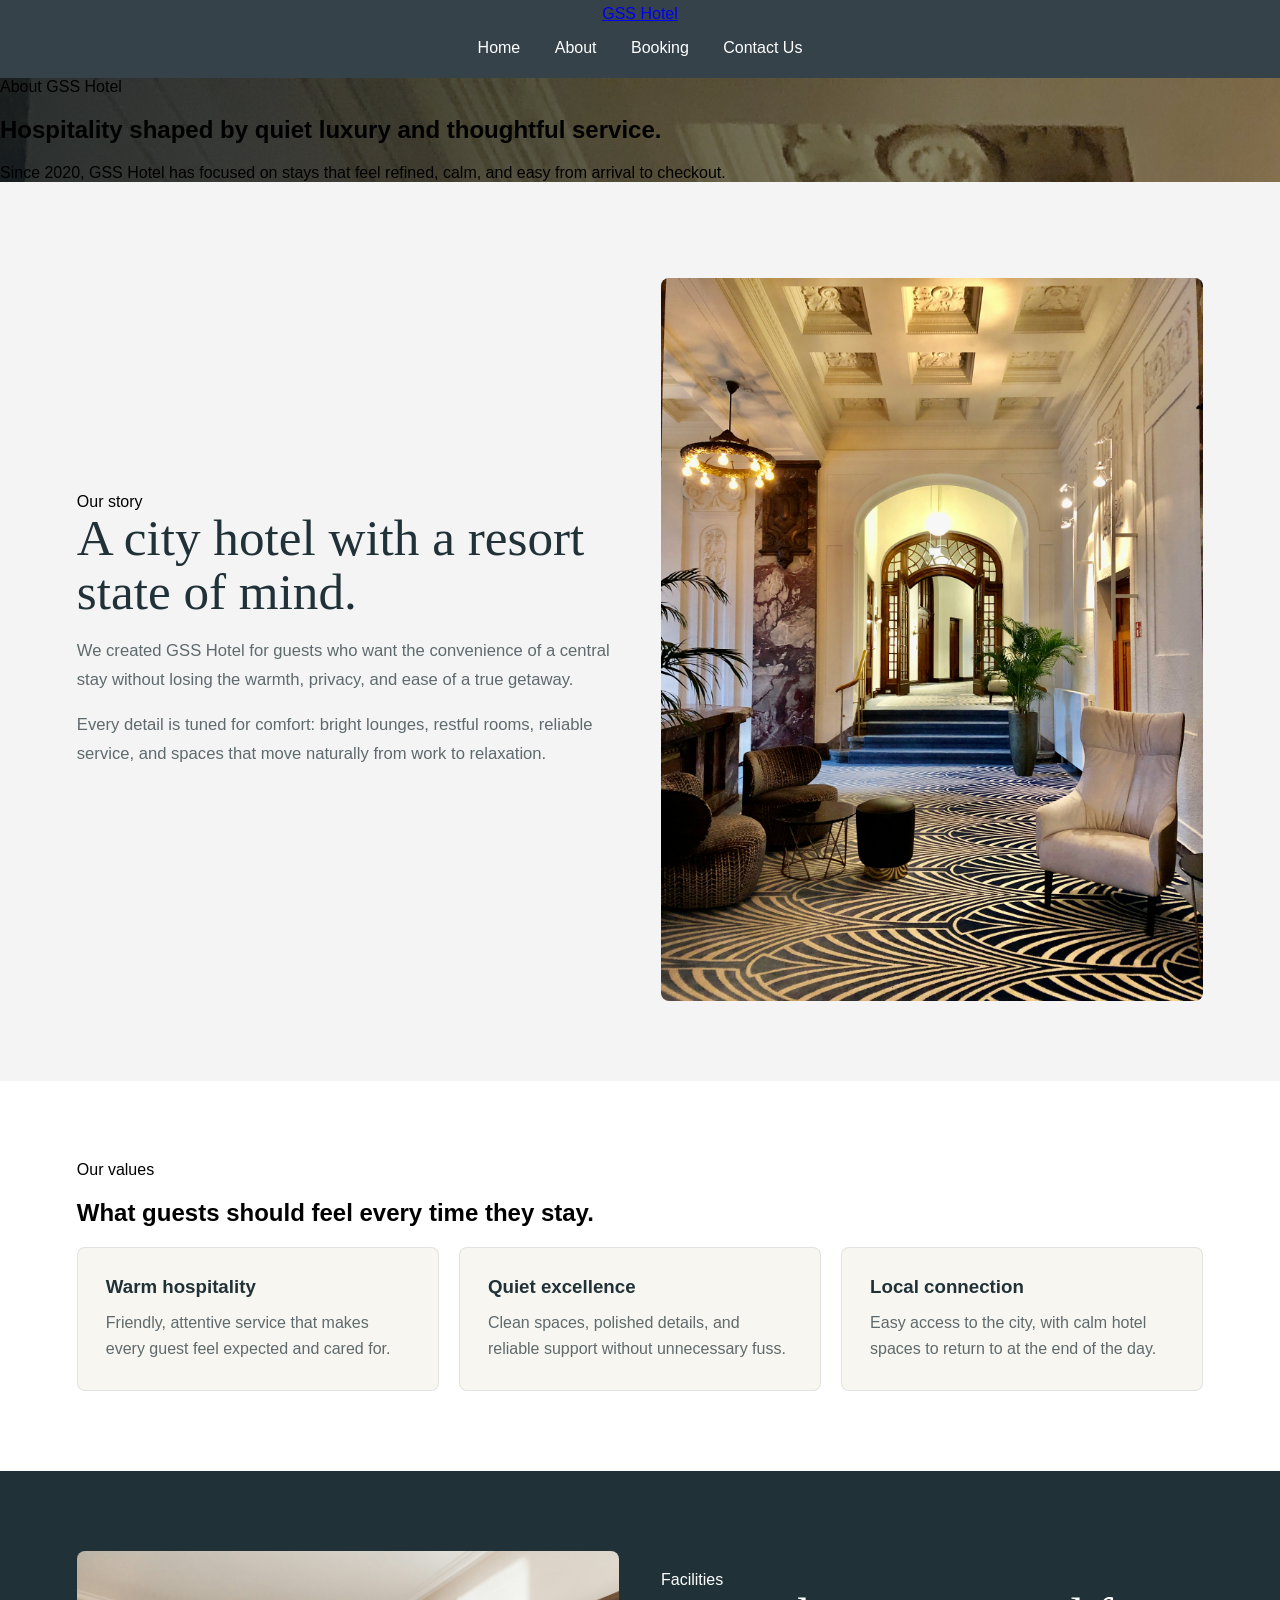
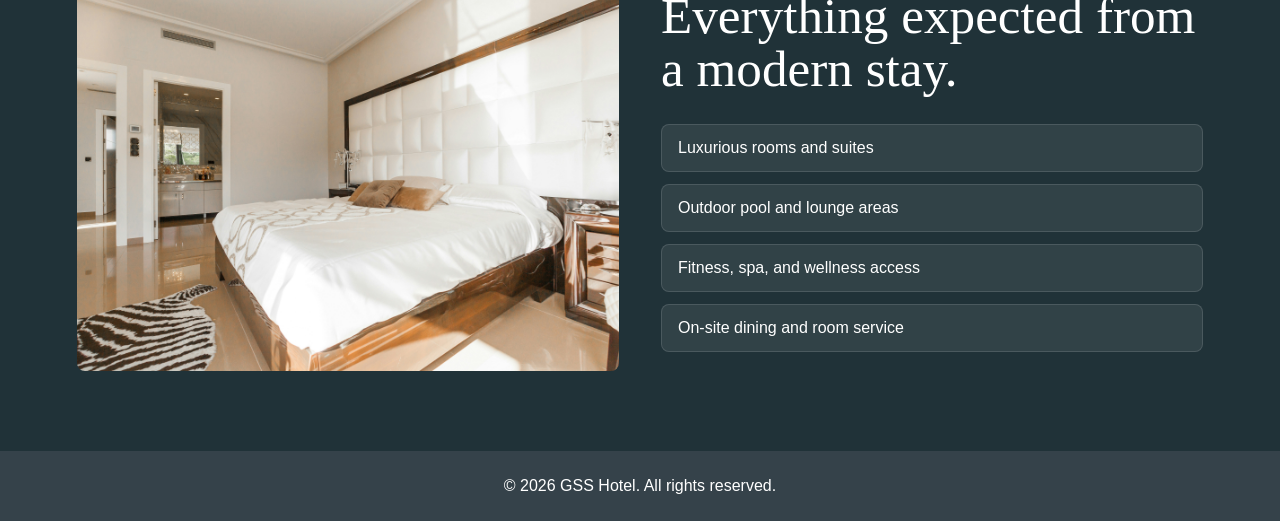
==== templates/about.html @ 3cd5465f "refactor : making about page a html file" ====
<!DOCTYPE html>
<html lang="en">
<head>
    <meta charset="UTF-8">
    <meta name="viewport" content="width=device-width, initial-scale=1.0">
    <title>About GSS Hotel</title>
    <link rel="preload" as="image" href="../static/images/jennifer-latuperisa-andresen-Cj7a21nHLyo-unsplash.jpg" fetchpriority="high">
    <link rel="stylesheet" href="../static/css/style.css">
    <link rel="stylesheet" href="../static/css/about.css">
</head>
<body class="site-page about-page">
    <header class="site-header">
        <a class="brand" href="../index.php" aria-label="GSS Hotel home">
            <span class="brand-mark">GSS</span>
            <span class="brand-copy">Hotel</span>
        </a>
        <nav class="site-nav" aria-label="Primary navigation">
            <ul>
                <li><a href="../index.php">Home</a></li>
                <li><a href="about.html" class="active">About</a></li>
                <li><a href="../index.php?page=booking">Booking</a></li>
                <li><a href="../index.php?page=contact">Contact Us</a></li>
            </ul>
        </nav>
    </header>

    <main>
        <section class="page-hero about-hero">
            <div class="page-hero-content">
                <span class="section-kicker">About GSS Hotel</span>
                <h1>Hospitality shaped by quiet luxury and thoughtful service.</h1>
                <p>Since 2020, GSS Hotel has focused on stays that feel refined, calm, and easy from arrival to checkout.</p>
            </div>
        </section>

        <section class="split-section">
            <div class="split-copy">
                <span class="section-kicker">Our story</span>
                <h2>A city hotel with a resort state of mind.</h2>
                <p>We created GSS Hotel for guests who want the convenience of a central stay without losing the warmth, privacy, and ease of a true getaway.</p>
                <p>Every detail is tuned for comfort: bright lounges, restful rooms, reliable service, and spaces that move naturally from work to relaxation.</p>
            </div>
            <img src="../static/images/jennifer-latuperisa-andresen-Cj7a21nHLyo-unsplash.jpg" alt="Elegant hotel lounge with classic details" loading="lazy" decoding="async">
        </section>

        <section class="values-section">
            <div class="section-heading">
                <span class="section-kicker">Our values</span>
                <h2>What guests should feel every time they stay.</h2>
            </div>
            <div class="value-grid">
                <article>
                    <h3>Warm hospitality</h3>
                    <p>Friendly, attentive service that makes every guest feel expected and cared for.</p>
                </article>
                <article>
                    <h3>Quiet excellence</h3>
                    <p>Clean spaces, polished details, and reliable support without unnecessary fuss.</p>
                </article>
                <article>
                    <h3>Local connection</h3>
                    <p>Easy access to the city, with calm hotel spaces to return to at the end of the day.</p>
                </article>
            </div>
        </section>

        <section class="image-feature-section">
            <img src="../static/images/frames-for-your-heart-FqqiAvJejto-unsplash.jpg" alt="Luxury hotel suite with bright natural light" loading="lazy" decoding="async">
            <div>
                <span class="section-kicker">Facilities</span>
                <h2>Everything expected from a modern stay.</h2>
                <ul class="feature-list">
                    <li>Luxurious rooms and suites</li>
                    <li>Outdoor pool and lounge areas</li>
                    <li>Fitness, spa, and wellness access</li>
                    <li>On-site dining and room service</li>
                </ul>
            </div>
        </section>
    </main>

    <footer>
        <p>&copy; 2026 GSS Hotel. All rights reserved.</p>
    </footer>
</body>
</html>
---- static/css/style.css ----
/* General Styles */
body {
    font-family: Arial, sans-serif;
    margin: 0;
    padding: 0;
    background-color: #f4f4f4;
}

header {
    background: #35424a;
    color: #ffffff;
    padding: 5px 0;
    text-align: center;
}

nav ul {
    list-style: none;
    padding: 0;
}

nav ul li {
    display: inline;
    margin: 0 15px;
}

nav ul li a {
    color: #ffffff;
    text-decoration: none;
}

footer {
    text-align: center;
    padding: 10px 0;
    background: #35424a;
    color: #ffffff;
    position: relative;
    bottom: 0;
    width: 100%;
}

/* Home Page Styles */

/* Hero Section */
.hero {
    background-image: url('../images/hero.jpg'); /* Add a hero image */
    background-size: cover;
    background-position: center;
    color: #ffffff;
    text-align: center;
    padding: 100px 20px;
}

.hero h2 {
    font-size: 2.5em;
    margin-bottom: 10px;
}

.hero p {
    font-size: 1.2em;
    margin-bottom: 20px;
}

.cta-button {
    background: #35424a;
    color: #ffffff;
    padding: 15px 30px;
    text-decoration: none;
    border-radius: 5px;
}

.cta-button:hover {
    background: #2c3e50;
}

/* Featured Rooms Section */
.featured-rooms {
    padding: 40px 20px;
    background: #f9f9f9;
    text-align: center;
}

.featured-rooms h2 {
    margin-bottom: 20px;
}

.room {
    display: inline-block;
    width: 30%;
    margin: 10px;
    background: #ffffff;
    border-radius: 5px;
    box-shadow: 0 0 10px rgba(0, 0, 0, 0.1);
    overflow: hidden;
}

.room img {
    width: 100%;
    height: auto;
}

.room h3 {
    margin: 10px 0;
}

.room p {
    padding: 0 10px;
}

/* Amenities Section */
.amenities {
    padding: 40px 20px;
    background: #ffffff;
    text-align: center;
}

.amenities h2 {
    margin-bottom: 20px;
}

.amenities ul {
    list-style: none;
    padding: 0;
}

.amenities li {
    margin: 10px 0;
}

/* Testimonials Section */
.testimonials {
    padding: 40px 20px;
    background: #f9f9f9;
    text-align: center;
}

.testimonials h2 {
    margin-bottom: 20px;
}

blockquote {
    font-style: italic;
    margin: 20px 0;
}

cite {
    display: block;
    margin-top: 10px;
    font-weight: bold;
}

/* About Page Styles */

/* Our Story Section */
.our-story {
    padding: 40px 20px;
    background: #f9f9f9;
    text-align: center;
}

.our-story h2 {
    margin-bottom: 20px;
}

/* Our Values Section */
.our-values {
    padding: 40px 20px;
    background: #ffffff;
    text-align: center;
}

.our-values h2 {
    margin-bottom: 20px;
}

.our-values ul {
    list-style: none;
    padding: 0;
}

.our-values li {
    margin: 10px 0;
}

/* Meet Our Team Section */
.meet-our-team {
    padding: 40px 20px;
    background: #f9f9f9;
    text-align: center;
}

.meet-our-team h2 {
    margin-bottom: 20px;
}

.team-member {
    display: inline-block;
    width: 30%;
    margin: 10px;
    background: #ffffff;
    border-radius: 5px;
    box-shadow: 0 0 10px rgba(0, 0, 0, 0.1);
    overflow: hidden;
}

.team-member img {
    width: 100%;
    height: auto;
}

.team-member h3 {
    margin: 10px 0;
}

/* Our Facilities Section */
.our-facilities {
    padding: 40px  20px;
    background: #ffffff;
    text-align: center;
}

.our-facilities h2 {
    margin-bottom: 20px;
}

.our-facilities ul {
    list-style: none;
    padding: 0;
}

.our-facilities li {
    margin: 10px 0;
}
/* Booking Page Styles */

/* Booking Form Section */
.booking-form {
    padding: 40px 20px;
    background: #ffffff;
    text-align: center;
    border-radius: 8px; /* Rounded corners for the form */
    box-shadow: 0 0 15px rgba(0, 0, 0, 0.1); /* Subtle shadow for depth */
    max-width: 600px; /* Limit the width of the form */
    margin: 20px auto; /* Center the form on the page */
}

.booking-form h2 {
    margin-bottom: 20px;
    font-size: 2em; /* Larger font size for the heading */
    color: #35424a; /* Darker color for the heading */
}

.form-group {
    margin: 15px 0; /* Space between form groups */
    text-align: left; /* Align labels and inputs to the left */
}

label {
    display: block;
    margin-bottom: 5px;
    font-weight: bold; /* Bold labels for better readability */
}

input[type="date"],
input[type="text"],
input[type="email"],
input[type="tel"],
input[type="number"],
select {
    width: 100%;
    padding: 12px; /* Increased padding for better touch targets */
    border: 1px solid #ccc;
    border-radius: 5px;
    box-sizing: border-box; /* Include padding in width calculation */
    margin-bottom: 15px; /* Space below each input */
}

button.cta-button {
    background: #35424a;
    color: #ffffff;
    padding: 15px 30px;
    border: none;
    border-radius: 5px;
    cursor: pointer;
    font-size: 1.1em; /* Slightly larger font size for the button */
    transition: background 0.3s; /* Smooth transition for hover effect */
}

button.cta-button:hover {
    background: #2c3e50;
}
/* Contact Page Styles */

/* Contact Info Section */
.contact-info {
    padding: 40px 20px;
    background: #f9f9f9;
    text-align: center;
    border-radius: 8px; /* Rounded corners for the section */
    margin: 20px auto; /* Center the section */
    max-width: 600px; /* Limit the width of the section */
}

/* Contact Form Section */
.contact-form {
    padding: 40px 20px;
    background: #ffffff;
    text-align: center;
    border-radius: 8px; /* Rounded corners for the form */
    box-shadow: 0 0 15px rgba(0, 0, 0, 0.1); /* Subtle shadow for depth */
    max-width: 600px; /* Limit the width of the form */
    margin: 20px auto; /* Center the form on the page */
}

.contact-form h2 {
    margin-bottom: 20px;
}

.form-group {
    margin: 15px 0; /* Space between form groups */
    text-align: left; /* Align labels and inputs to the left */
}

label {
    display: block;
    margin-bottom: 5px;
    font-weight: bold; /* Bold labels for better readability */
}

input[type="text"],
input[type="email"],
textarea {
    width: 100%;
    padding: 12px; /* Increased padding for better touch targets */
    border: 1px solid #ccc;
    border-radius: 5px;
    box-sizing: border-box; /* Include padding in width calculation */
    margin-bottom: 15px; /* Space below each input */
 transition: border-color 0.3s; /* Smooth transition for border color */
}

input[type="text"]:focus,
input[type="email"]:focus,
textarea:focus {
    border-color: #35424a; /* Change border color on focus */
    outline: none; /* Remove default outline */
}

.cta-button {
    background: #35424a; /* Button background color */
    color: #ffffff; /* Button text color */
    padding: 12px 20px; /* Button padding */
    border: none; /* Remove default border */
    border-radius: 5px; /* Rounded corners for the button */
    cursor: pointer; /* Pointer cursor on hover */
    transition: background 0.3s; /* Smooth transition for background color */
}

.cta-button:hover {
    background: #2c3e50; /* Darker background on hover */
}
---- static/css/about.css ----
.about-hero {
    background-image: linear-gradient(90deg, rgba(20, 31, 35, 0.86), rgba(20, 31, 35, 0.38)), url("../images/jennifer-latuperisa-andresen-Cj7a21nHLyo-unsplash.jpg");
}

.split-section,
.values-section,
.image-feature-section {
    padding: 80px 6vw;
}

.split-section,
.image-feature-section {
    display: grid;
    grid-template-columns: minmax(0, 1fr) minmax(0, 1fr);
    gap: 42px;
    align-items: center;
}

.split-copy h2,
.image-feature-section h2 {
    margin: 0;
    color: #203238;
    font-family: Georgia, "Times New Roman", serif;
    font-size: clamp(2rem, 4vw, 4rem);
    font-weight: 500;
    line-height: 1.05;
}

.split-copy p,
.image-feature-section p {
    color: #5e6a6d;
    font-size: 1.04rem;
    line-height: 1.75;
}

.split-section img,
.image-feature-section img {
    width: 100%;
    height: 100%;
    min-height: 420px;
    object-fit: cover;
    border-radius: 8px;
}

.values-section {
    background: #ffffff;
}

.value-grid {
    display: grid;
    grid-template-columns: repeat(3, minmax(0, 1fr));
    gap: 20px;
}

.value-grid article {
    padding: 28px;
    background: #f8f6f1;
    border: 1px solid rgba(32, 50, 56, 0.1);
    border-radius: 8px;
}

.value-grid h3 {
    margin: 0;
    color: #203238;
}

.value-grid p {
    margin: 12px 0 0;
    color: #5e6a6d;
    line-height: 1.65;
}

.image-feature-section {
    background: #203238;
    color: #ffffff;
}

.image-feature-section h2 {
    color: #ffffff;
}

.feature-list {
    display: grid;
    gap: 12px;
    margin: 28px 0 0;
    padding: 0;
    list-style: none;
}

.feature-list li {
    padding: 14px 16px;
    background: rgba(255, 255, 255, 0.08);
    border: 1px solid rgba(255, 255, 255, 0.12);
    border-radius: 8px;
}

@media (max-width: 900px) {
    .split-section,
    .image-feature-section {
        grid-template-columns: 1fr;
    }

    .value-grid {
        grid-template-columns: 1fr;
    }

    .image-feature-section img {
        min-height: 320px;
    }
}

@media (max-width: 560px) {
    .split-section,
    .values-section,
    .image-feature-section {
        padding-left: 20px;
        padding-right: 20px;
    }
}
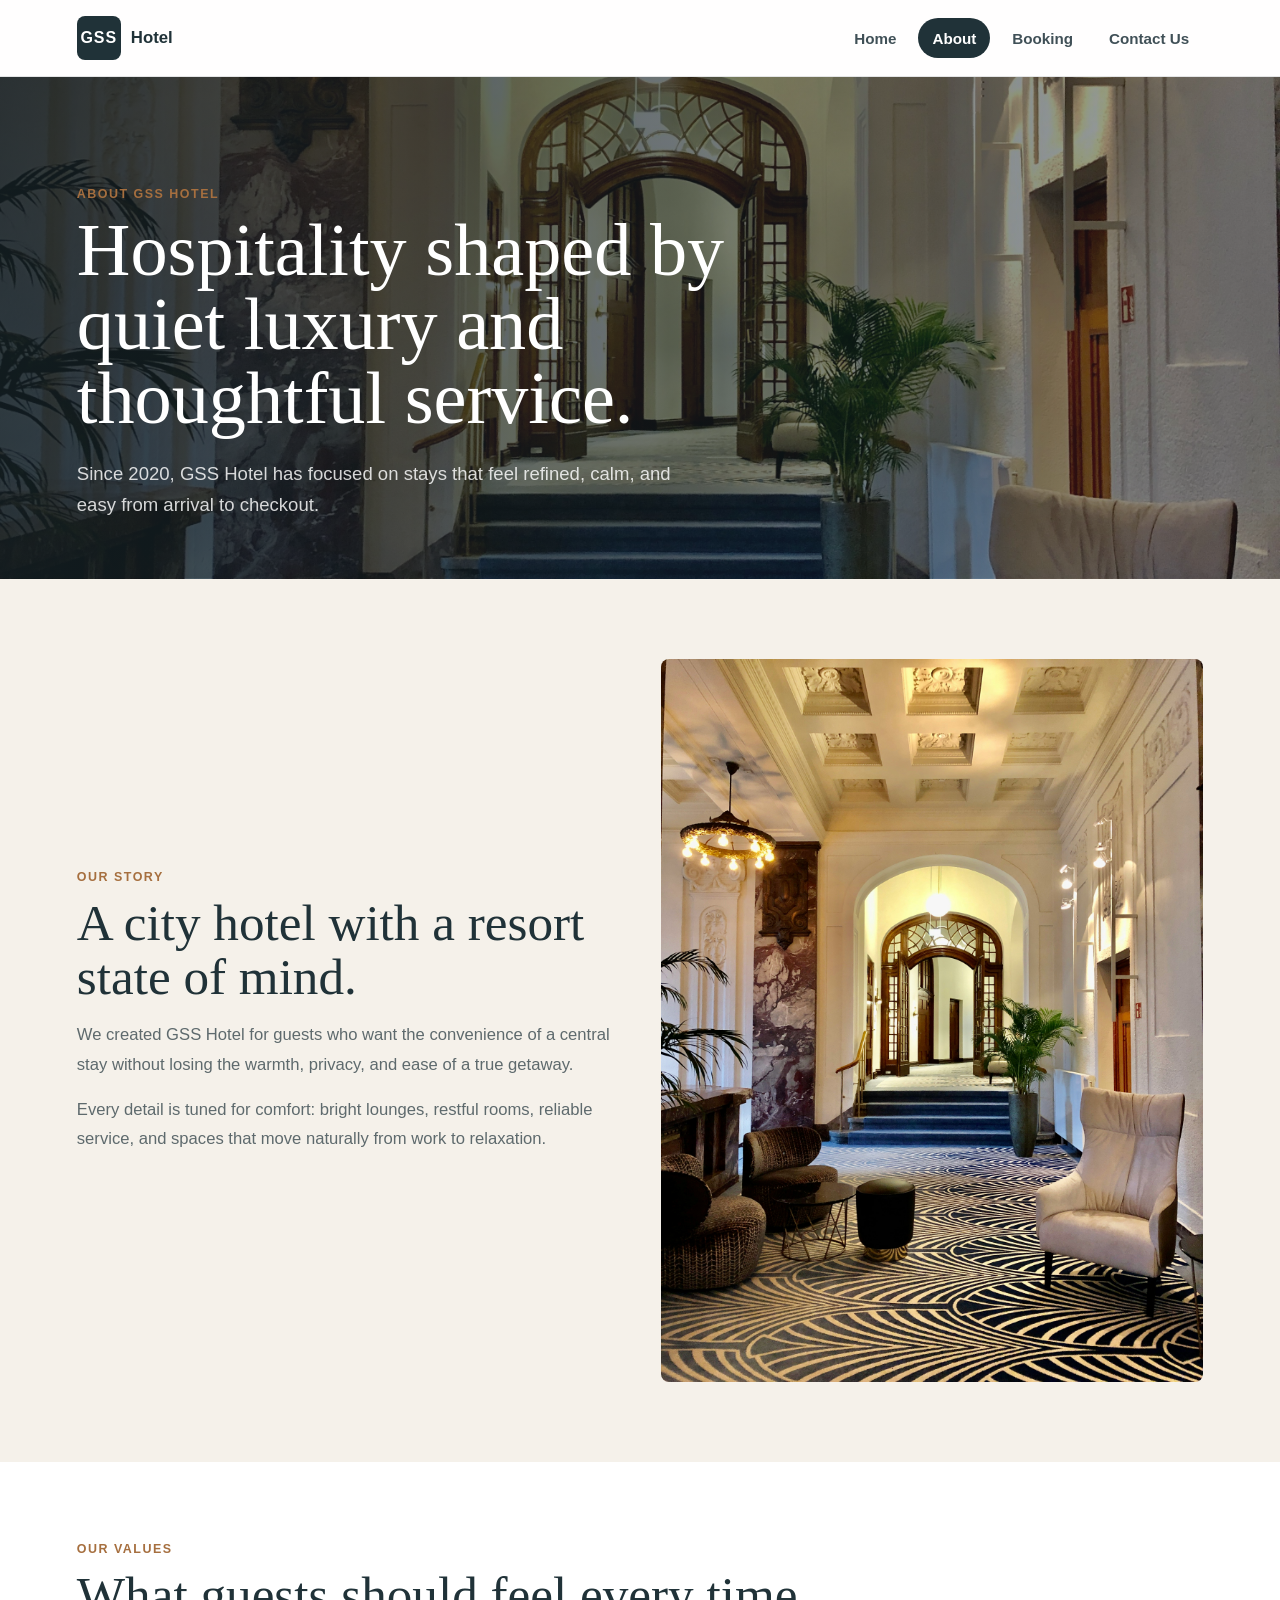
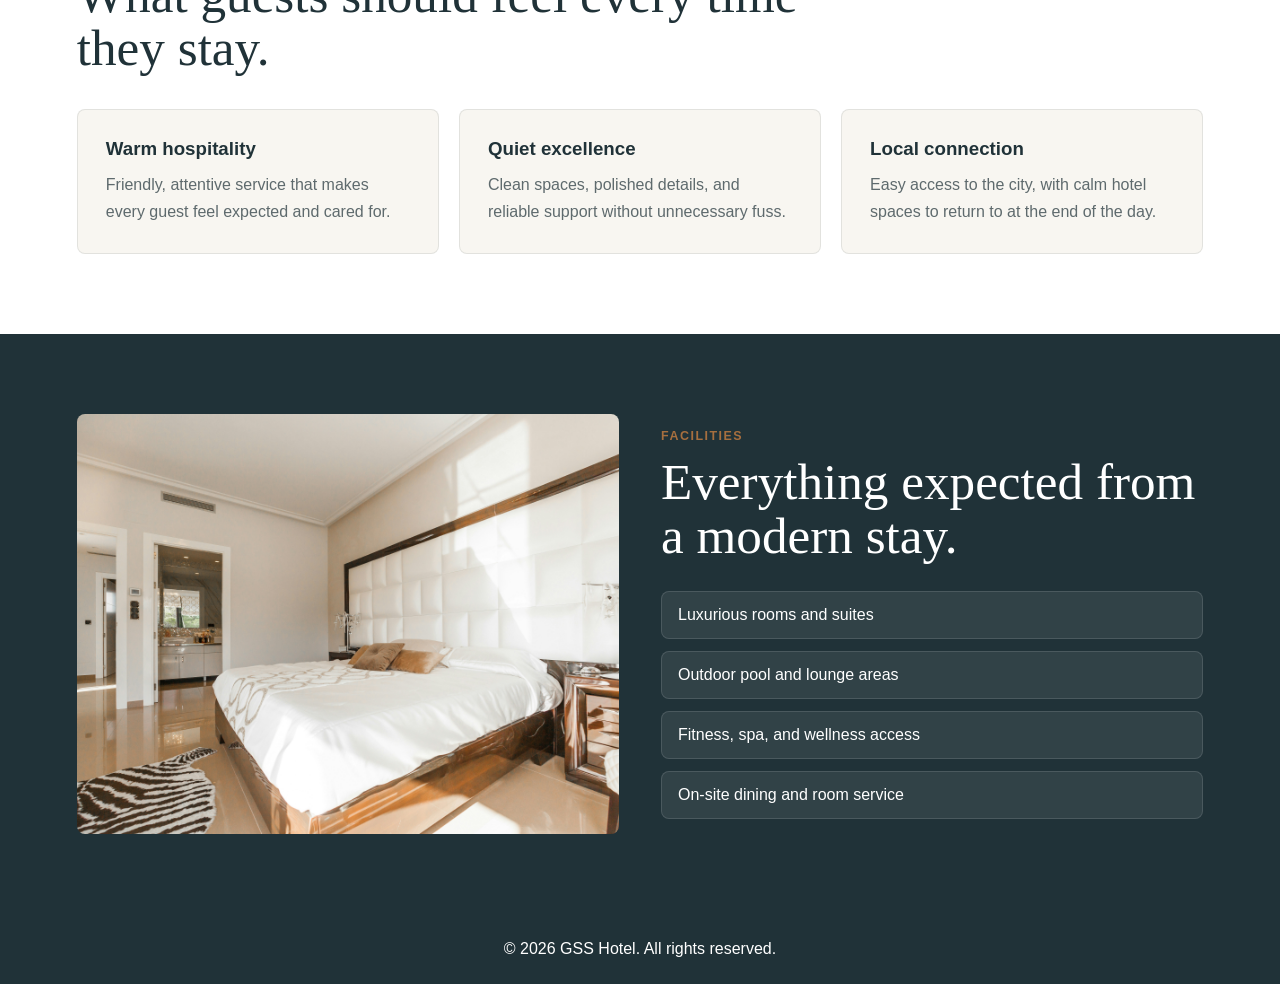
==== commit 368fe206: "Refactor HTML and CSS structure for improved styling and layout consistency" ====
--- a/templates/about.html
+++ b/templates/about.html
@@ -5,21 +5,21 @@
     <meta name="viewport" content="width=device-width, initial-scale=1.0">
     <title>About GSS Hotel</title>
     <link rel="preload" as="image" href="../static/images/jennifer-latuperisa-andresen-Cj7a21nHLyo-unsplash.jpg" fetchpriority="high">
-    <link rel="stylesheet" href="../static/css/style.css">
+    <link rel="stylesheet" href="../static/css/base.css">
     <link rel="stylesheet" href="../static/css/about.css">
 </head>
 <body class="site-page about-page">
     <header class="site-header">
-        <a class="brand" href="../index.php" aria-label="GSS Hotel home">
+        <a class="brand" href="index.html" aria-label="GSS Hotel home">
             <span class="brand-mark">GSS</span>
             <span class="brand-copy">Hotel</span>
         </a>
         <nav class="site-nav" aria-label="Primary navigation">
             <ul>
-                <li><a href="../index.php">Home</a></li>
+                <li><a href="index.html">Home</a></li>
                 <li><a href="about.html" class="active">About</a></li>
-                <li><a href="../index.php?page=booking">Booking</a></li>
-                <li><a href="../index.php?page=contact">Contact Us</a></li>
+                <li><a href="booking.html">Booking</a></li>
+                <li><a href="contact.html">Contact Us</a></li>
             </ul>
         </nav>
     </header>
--- a/static/css/base.css
+++ b/static/css/base.css
@@ -0,0 +1,302 @@
+*,
+*::before,
+*::after {
+    box-sizing: border-box;
+}
+
+body {
+    margin: 0;
+    background: #f5f1ea;
+    color: #203238;
+    font-family: Arial, sans-serif;
+}
+
+img {
+    max-width: 100%;
+}
+
+.site-page {
+    min-height: 100vh;
+}
+
+.site-header {
+    position: sticky;
+    top: 0;
+    z-index: 10;
+    display: flex;
+    align-items: center;
+    justify-content: space-between;
+    gap: 24px;
+    padding: 16px 6vw;
+    background: rgba(255, 255, 255, 0.92);
+    color: #203238;
+    border-bottom: 1px solid rgba(32, 50, 56, 0.12);
+    backdrop-filter: blur(14px);
+}
+
+.brand {
+    display: inline-flex;
+    align-items: center;
+    gap: 10px;
+    color: #203238;
+    font-weight: 700;
+    text-decoration: none;
+}
+
+.brand-mark {
+    display: inline-flex;
+    align-items: center;
+    justify-content: center;
+    width: 44px;
+    height: 44px;
+    background: #203238;
+    color: #ffffff;
+    border-radius: 8px;
+    letter-spacing: 1px;
+}
+
+.brand-copy {
+    font-size: 1.05rem;
+}
+
+.site-nav ul {
+    display: flex;
+    align-items: center;
+    gap: 8px;
+    margin: 0;
+    padding: 0;
+    list-style: none;
+}
+
+.site-nav a {
+    display: inline-flex;
+    align-items: center;
+    min-height: 40px;
+    padding: 0 14px;
+    color: #405057;
+    border-radius: 999px;
+    font-size: 0.95rem;
+    font-weight: 700;
+    text-decoration: none;
+}
+
+.site-nav a:hover,
+.site-nav a.active {
+    background: #203238;
+    color: #ffffff;
+}
+
+.section-kicker {
+    display: block;
+    margin-bottom: 12px;
+    color: #a66f3f;
+    font-size: 0.78rem;
+    font-weight: 800;
+    letter-spacing: 0.12em;
+    text-transform: uppercase;
+}
+
+.section-heading {
+    max-width: 760px;
+    margin-bottom: 34px;
+}
+
+.section-heading h2,
+.modern-form-card h2 {
+    margin: 0;
+    color: #203238;
+    font-family: Georgia, "Times New Roman", serif;
+    font-size: clamp(2rem, 4vw, 4rem);
+    font-weight: 500;
+    line-height: 1.05;
+}
+
+.primary-button,
+.secondary-button {
+    display: inline-flex;
+    align-items: center;
+    justify-content: center;
+    min-height: 48px;
+    padding: 0 22px;
+    border-radius: 8px;
+    font-weight: 800;
+    text-decoration: none;
+    transition: transform 200ms ease, background 200ms ease, color 200ms ease;
+}
+
+.primary-button {
+    background: #f2b66d;
+    color: #1f282b;
+}
+
+.primary-button:hover {
+    background: #ffd098;
+    transform: translateY(-2px);
+}
+
+.secondary-button {
+    color: #ffffff;
+    border: 1px solid rgba(255, 255, 255, 0.48);
+}
+
+.secondary-button:hover {
+    background: rgba(255, 255, 255, 0.12);
+    transform: translateY(-2px);
+}
+
+.dark-button {
+    background: #203238;
+    color: #ffffff;
+    white-space: nowrap;
+}
+
+.dark-button:hover {
+    background: #31484f;
+}
+
+.page-hero {
+    min-height: 470px;
+    display: flex;
+    align-items: end;
+    padding: 110px 6vw 58px;
+    color: #ffffff;
+    background-size: cover;
+    background-position: center;
+}
+
+.page-hero-content {
+    max-width: 760px;
+}
+
+.page-hero h1 {
+    margin: 0;
+    font-family: Georgia, "Times New Roman", serif;
+    font-size: clamp(2.7rem, 5.8vw, 5.6rem);
+    font-weight: 500;
+    line-height: 1;
+}
+
+.page-hero p {
+    max-width: 620px;
+    margin: 22px 0 0;
+    color: rgba(255, 255, 255, 0.82);
+    font-size: 1.16rem;
+    line-height: 1.7;
+}
+
+.modern-form-card {
+    max-width: none;
+    margin: 0;
+    padding: 34px;
+    background: #ffffff;
+    text-align: left;
+    border: 1px solid rgba(32, 50, 56, 0.1);
+    border-radius: 8px;
+    box-shadow: 0 24px 70px rgba(32, 50, 56, 0.12);
+}
+
+.modern-form-card form {
+    margin-top: 24px;
+}
+
+.form-row {
+    display: grid;
+    grid-template-columns: repeat(2, minmax(0, 1fr));
+    gap: 18px;
+}
+
+.form-group {
+    margin: 0 0 18px;
+}
+
+label {
+    display: block;
+    margin-bottom: 5px;
+    color: #203238;
+    font-size: 0.88rem;
+    font-weight: 700;
+}
+
+input,
+select,
+textarea {
+    width: 100%;
+    min-height: 48px;
+    padding: 12px;
+    background: #f8f6f1;
+    border: 1px solid rgba(32, 50, 56, 0.18);
+    border-radius: 5px;
+    color: #203238;
+    font: inherit;
+}
+
+textarea {
+    min-height: 150px;
+    resize: vertical;
+}
+
+input:focus,
+select:focus,
+textarea:focus {
+    border-color: #a66f3f;
+    outline: none;
+}
+
+.form-submit {
+    width: 100%;
+    border: 0;
+    cursor: pointer;
+    font-size: 1rem;
+}
+
+.form-message {
+    padding: 12px;
+    border-radius: 5px;
+    font-weight: 700;
+}
+
+.form-message.success {
+    background: #e6f7ec;
+    color: #176b35;
+}
+
+.form-message.error {
+    background: #fdecea;
+    color: #a4262c;
+}
+
+footer {
+    width: 100%;
+    padding: 10px 0;
+    background: #203238;
+    color: #ffffff;
+    text-align: center;
+}
+
+@media (max-width: 900px) {
+    .site-header {
+        align-items: flex-start;
+        flex-direction: column;
+    }
+
+    .site-nav ul {
+        flex-wrap: wrap;
+    }
+}
+
+@media (max-width: 560px) {
+    .site-header,
+    .page-hero {
+        padding-left: 20px;
+        padding-right: 20px;
+    }
+
+    .form-row {
+        grid-template-columns: 1fr;
+        gap: 0;
+    }
+
+    .modern-form-card {
+        padding: 24px;
+    }
+}
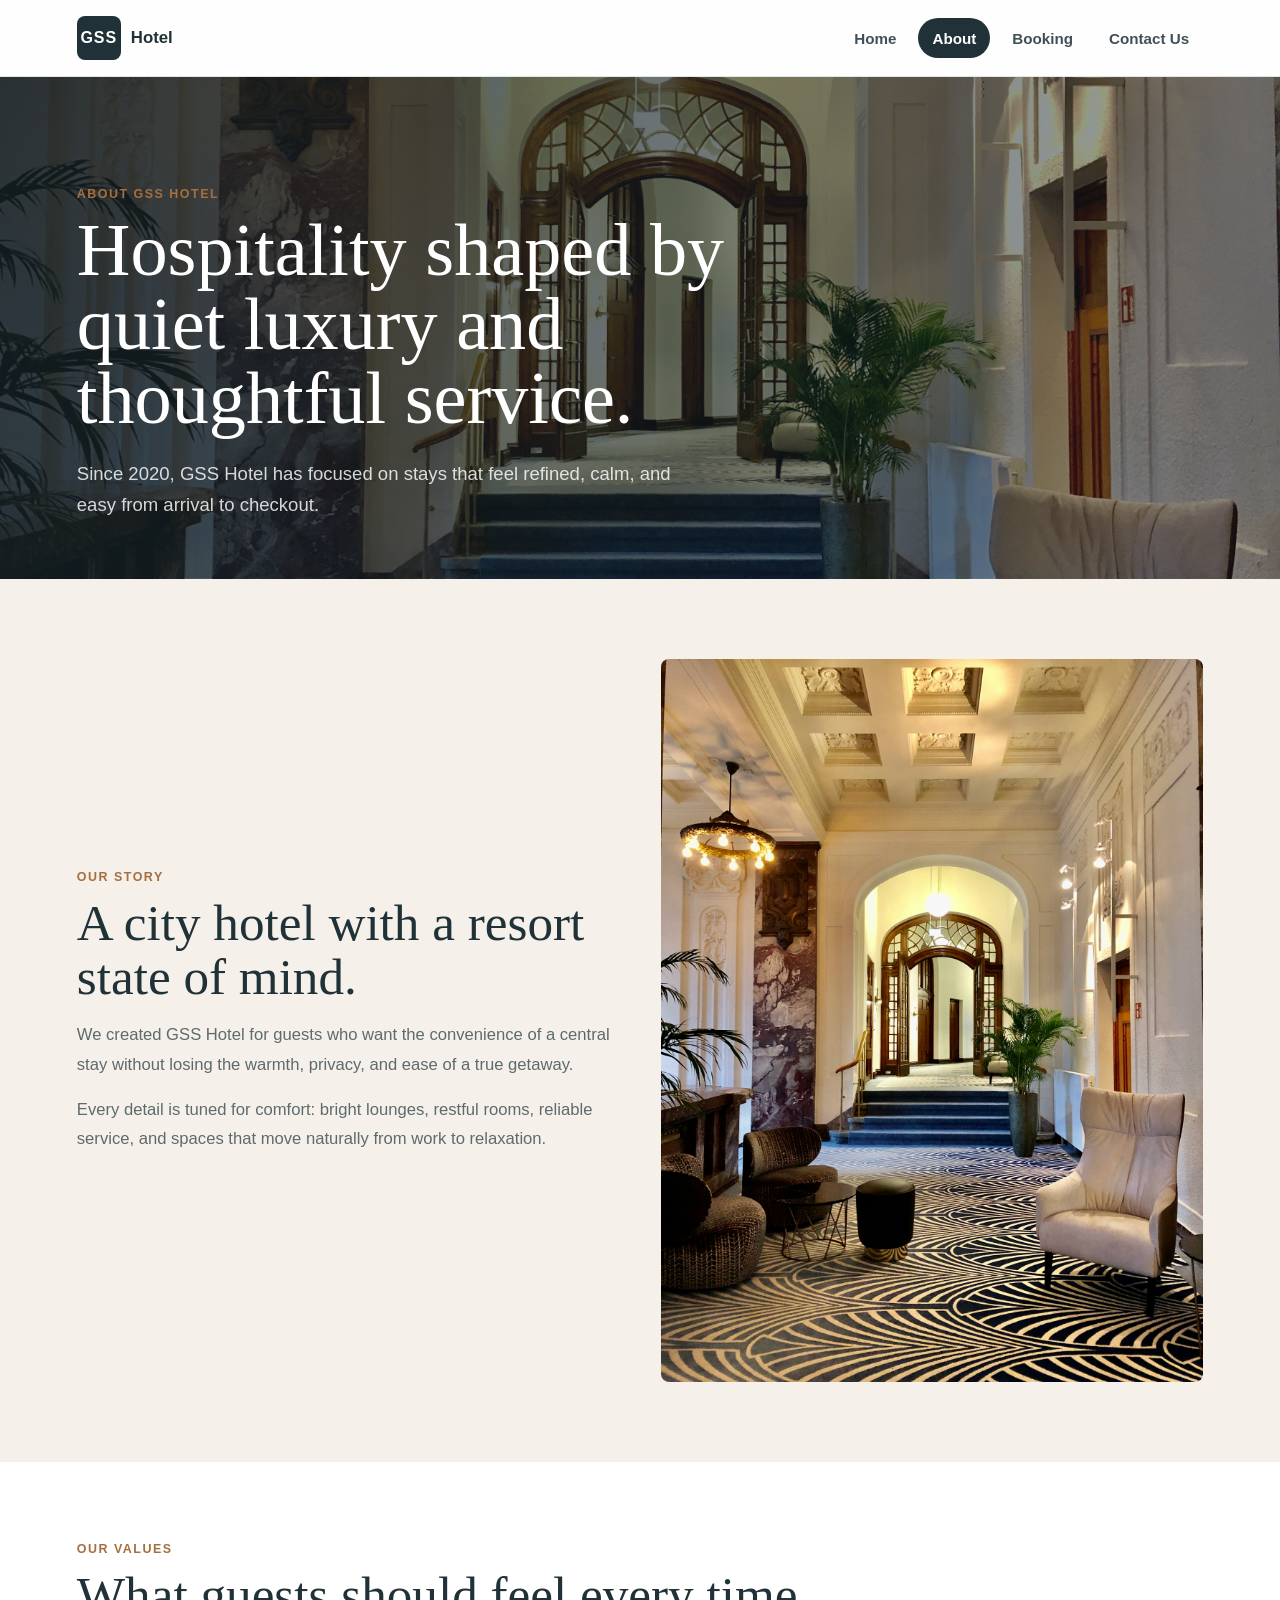
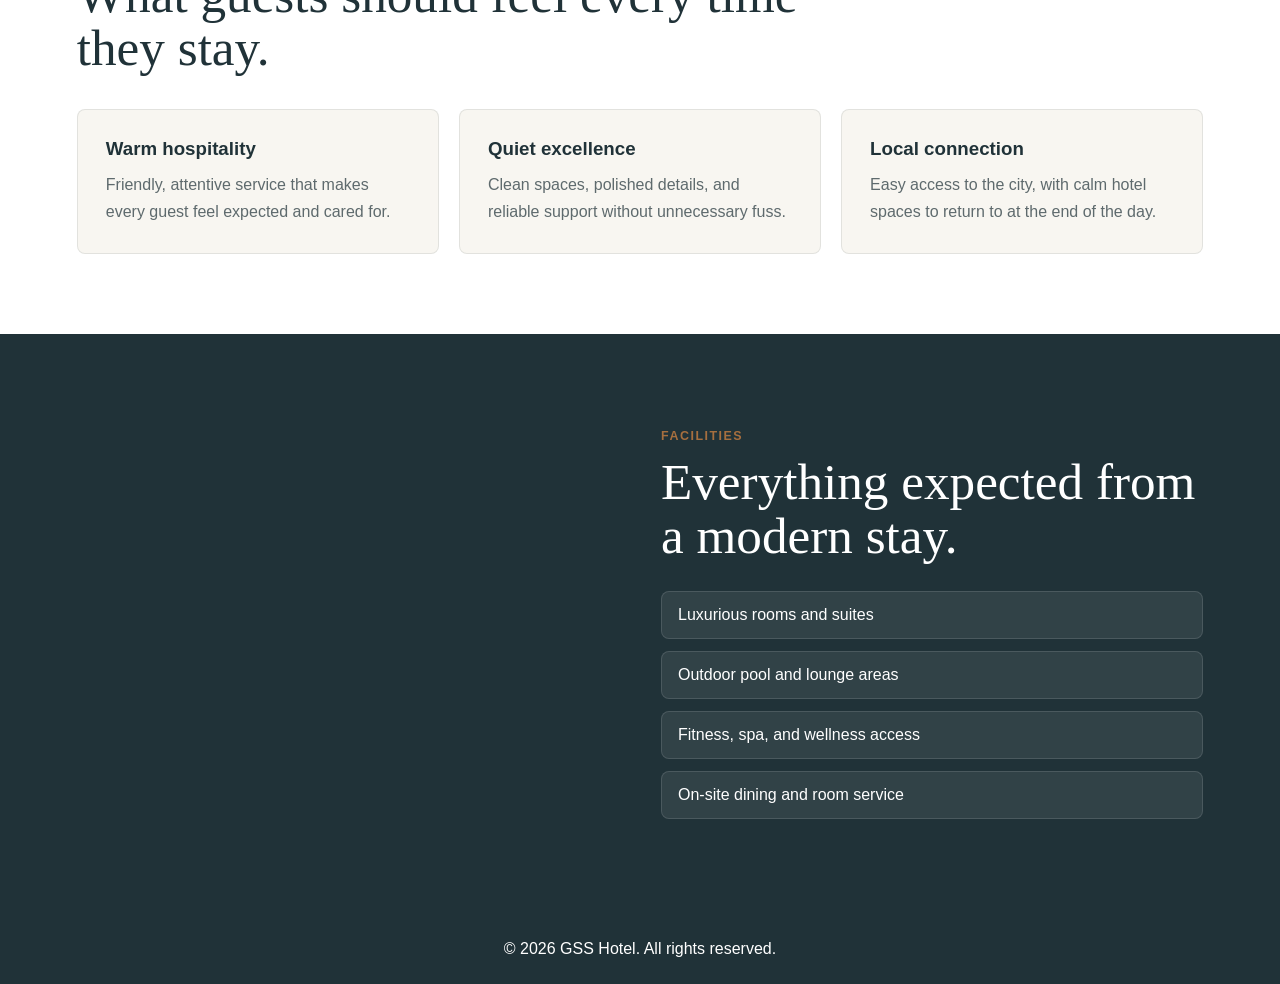
==== commit 676126d9: "Enhance animations and transitions for improved user experience across styles and scripts" ====
--- a/templates/about.html
+++ b/templates/about.html
@@ -82,5 +82,7 @@
     <footer>
         <p>&copy; 2026 GSS Hotel. All rights reserved.</p>
     </footer>
+
+    <script src="../static/js/site.js"></script>
 </body>
 </html>
--- a/static/css/base.css
+++ b/static/css/base.css
@@ -9,6 +9,10 @@
     background: #f5f1ea;
     color: #203238;
     font-family: Arial, sans-serif;
+}
+
+:root {
+    --motion-ease: cubic-bezier(0.2, 0.8, 0.2, 1);
 }
 
 img {
@@ -32,6 +36,10 @@
     color: #203238;
     border-bottom: 1px solid rgba(32, 50, 56, 0.12);
     backdrop-filter: blur(14px);
+}
+
+.motion-ready .site-header {
+    animation: header-drop 620ms var(--motion-ease) both;
 }
 
 .brand {
@@ -78,12 +86,17 @@
     font-size: 0.95rem;
     font-weight: 700;
     text-decoration: none;
+    transition: background 180ms ease, color 180ms ease, transform 180ms ease;
 }
 
 .site-nav a:hover,
 .site-nav a.active {
     background: #203238;
     color: #ffffff;
+}
+
+.site-nav a:hover {
+    transform: translateY(-1px);
 }
 
 .section-kicker {
@@ -121,7 +134,7 @@
     border-radius: 8px;
     font-weight: 800;
     text-decoration: none;
-    transition: transform 200ms ease, background 200ms ease, color 200ms ease;
+    transition: transform 200ms ease, background 200ms ease, color 200ms ease, box-shadow 200ms ease;
 }
 
 .primary-button {
@@ -132,6 +145,7 @@
 .primary-button:hover {
     background: #ffd098;
     transform: translateY(-2px);
+    box-shadow: 0 16px 34px rgba(32, 50, 56, 0.16);
 }
 
 .secondary-button {
@@ -162,6 +176,15 @@
     color: #ffffff;
     background-size: cover;
     background-position: center;
+}
+
+.motion-ready .page-hero {
+    animation: hero-background-settle 1100ms var(--motion-ease) both;
+}
+
+.motion-ready .page-hero-content,
+.motion-ready .home-hero-content {
+    animation: hero-copy-rise 760ms 120ms var(--motion-ease) both;
 }
 
 .page-hero-content {
@@ -195,6 +218,15 @@
     box-shadow: 0 24px 70px rgba(32, 50, 56, 0.12);
 }
 
+.motion-ready .modern-form-card {
+    transition: transform 260ms ease, box-shadow 260ms ease;
+}
+
+.motion-ready .modern-form-card:hover {
+    transform: translateY(-3px);
+    box-shadow: 0 28px 78px rgba(32, 50, 56, 0.16);
+}
+
 .modern-form-card form {
     margin-top: 24px;
 }
@@ -228,6 +260,7 @@
     border-radius: 5px;
     color: #203238;
     font: inherit;
+    transition: border-color 180ms ease, box-shadow 180ms ease, background 180ms ease;
 }
 
 textarea {
@@ -239,7 +272,60 @@
 select:focus,
 textarea:focus {
     border-color: #a66f3f;
+    background: #ffffff;
+    box-shadow: 0 0 0 4px rgba(166, 111, 63, 0.12);
     outline: none;
+}
+
+.motion-ready .motion-reveal {
+    opacity: 0;
+    transform: translateY(26px);
+    transition:
+        opacity 680ms var(--motion-ease),
+        transform 680ms var(--motion-ease);
+    transition-delay: var(--motion-delay, 0ms);
+}
+
+.motion-ready .motion-reveal[data-motion="image"] {
+    transform: translateY(22px) scale(0.985);
+}
+
+.motion-ready .motion-reveal.is-visible {
+    opacity: 1;
+    transform: translateY(0) scale(1);
+}
+
+@keyframes header-drop {
+    from {
+        opacity: 0;
+        transform: translateY(-14px);
+    }
+    to {
+        opacity: 1;
+        transform: translateY(0);
+    }
+}
+
+@keyframes hero-copy-rise {
+    from {
+        opacity: 0;
+        transform: translateY(26px);
+    }
+    to {
+        opacity: 1;
+        transform: translateY(0);
+    }
+}
+
+@keyframes hero-background-settle {
+    from {
+        opacity: 0.92;
+        filter: saturate(0.9);
+    }
+    to {
+        opacity: 1;
+        filter: saturate(1);
+    }
 }
 
 .form-submit {
@@ -300,3 +386,19 @@
         padding: 24px;
     }
 }
+
+@media (prefers-reduced-motion: reduce) {
+    *,
+    *::before,
+    *::after {
+        animation-duration: 1ms !important;
+        animation-iteration-count: 1 !important;
+        scroll-behavior: auto !important;
+        transition-duration: 1ms !important;
+    }
+
+    .motion-ready .motion-reveal {
+        opacity: 1;
+        transform: none;
+    }
+}
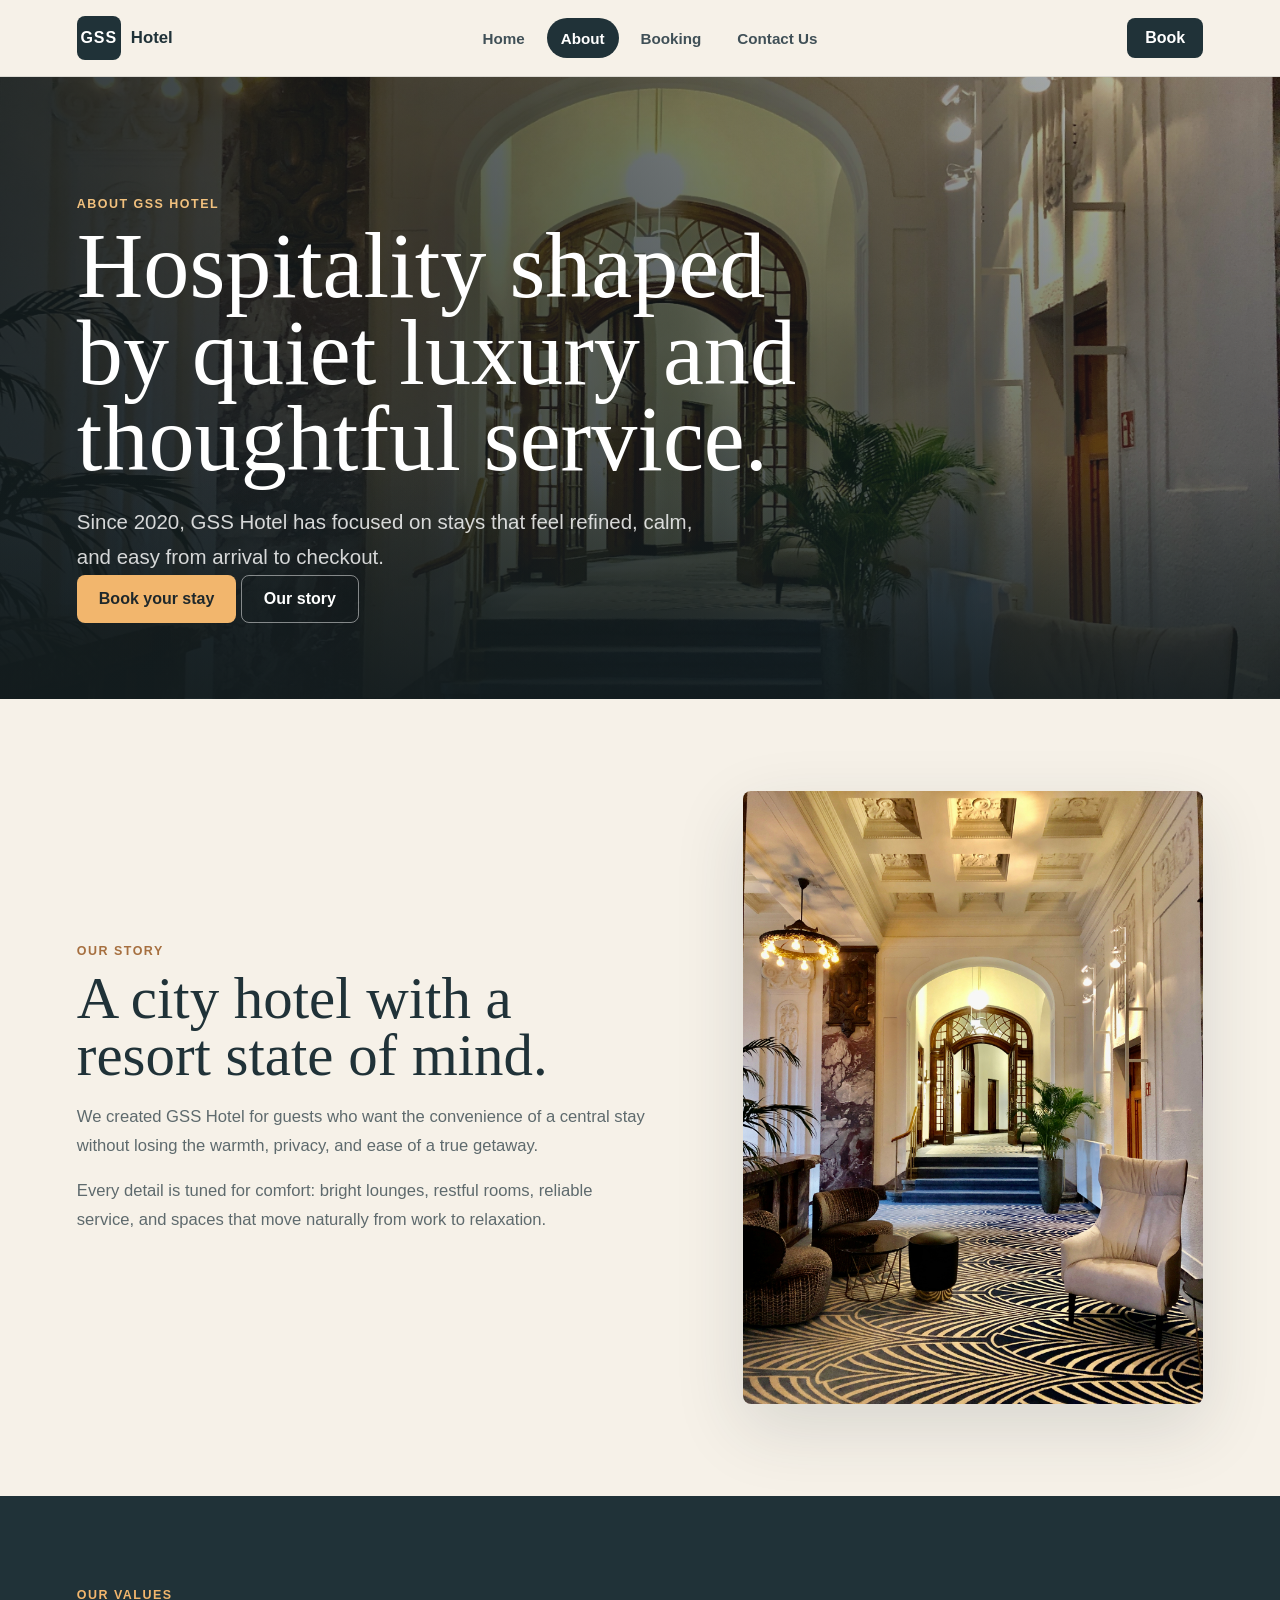
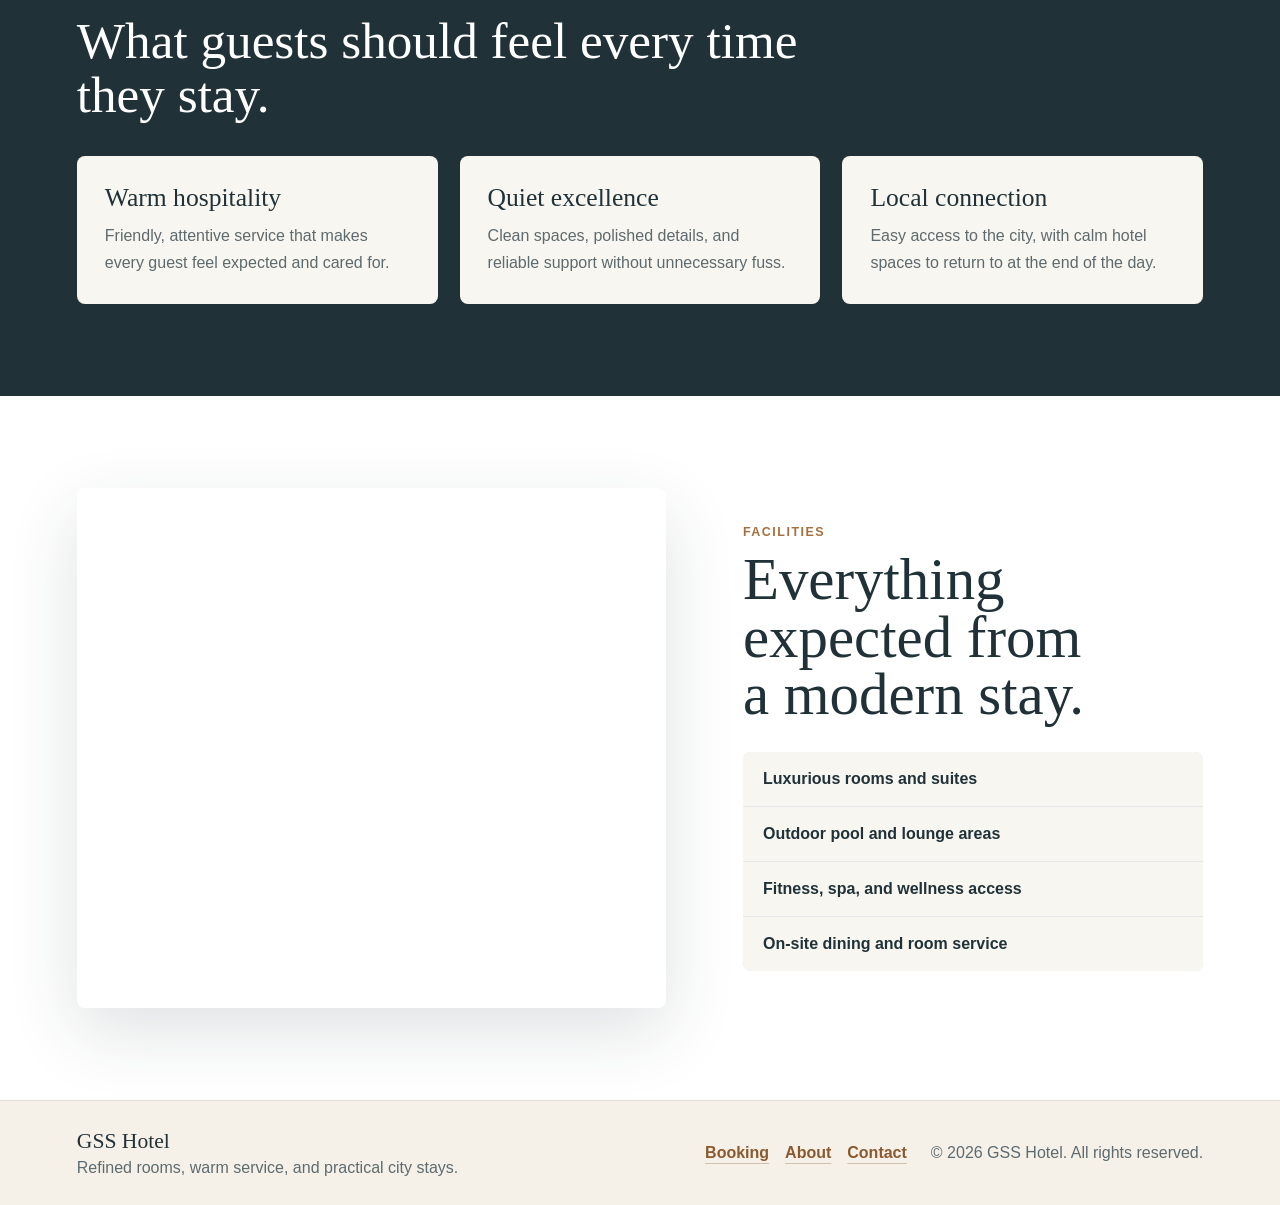
==== commit a3bba951: "Add room rates and booking summary features; enhance site layout and micro-interactions - Introduced" ====
--- a/templates/about.html
+++ b/templates/about.html
@@ -3,13 +3,14 @@
 <head>
     <meta charset="UTF-8">
     <meta name="viewport" content="width=device-width, initial-scale=1.0">
+    <meta name="description" content="Learn about GSS Hotel's quiet luxury, warm service, guest spaces, and practical comforts for refined city stays.">
     <title>About GSS Hotel</title>
     <link rel="preload" as="image" href="../static/images/jennifer-latuperisa-andresen-Cj7a21nHLyo-unsplash.jpg" fetchpriority="high">
     <link rel="stylesheet" href="../static/css/base.css">
     <link rel="stylesheet" href="../static/css/about.css">
 </head>
 <body class="site-page about-page">
-    <header class="site-header">
+    <header class="site-header home-header">
         <a class="brand" href="index.html" aria-label="GSS Hotel home">
             <span class="brand-mark">GSS</span>
             <span class="brand-copy">Hotel</span>
@@ -22,6 +23,7 @@
                 <li><a href="contact.html">Contact Us</a></li>
             </ul>
         </nav>
+        <a class="header-book-link" href="booking.html">Book</a>
     </header>
 
     <main>
@@ -30,17 +32,21 @@
                 <span class="section-kicker">About GSS Hotel</span>
                 <h1>Hospitality shaped by quiet luxury and thoughtful service.</h1>
                 <p>Since 2020, GSS Hotel has focused on stays that feel refined, calm, and easy from arrival to checkout.</p>
+                <div class="hero-actions">
+                    <a href="booking.html" class="primary-button">Book your stay</a>
+                    <a href="#story" class="secondary-button">Our story</a>
+                </div>
             </div>
         </section>
 
-        <section class="split-section">
+        <section class="split-section" id="story">
             <div class="split-copy">
                 <span class="section-kicker">Our story</span>
                 <h2>A city hotel with a resort state of mind.</h2>
                 <p>We created GSS Hotel for guests who want the convenience of a central stay without losing the warmth, privacy, and ease of a true getaway.</p>
                 <p>Every detail is tuned for comfort: bright lounges, restful rooms, reliable service, and spaces that move naturally from work to relaxation.</p>
             </div>
-            <img src="../static/images/jennifer-latuperisa-andresen-Cj7a21nHLyo-unsplash.jpg" alt="Elegant hotel lounge with classic details" loading="lazy" decoding="async">
+            <img src="../static/images/jennifer-latuperisa-andresen-Cj7a21nHLyo-unsplash.jpg" alt="Elegant hotel lounge with classic details" loading="lazy" decoding="async" data-micro-card>
         </section>
 
         <section class="values-section">
@@ -49,15 +55,15 @@
                 <h2>What guests should feel every time they stay.</h2>
             </div>
             <div class="value-grid">
-                <article>
+                <article data-micro-card>
                     <h3>Warm hospitality</h3>
                     <p>Friendly, attentive service that makes every guest feel expected and cared for.</p>
                 </article>
-                <article>
+                <article data-micro-card>
                     <h3>Quiet excellence</h3>
                     <p>Clean spaces, polished details, and reliable support without unnecessary fuss.</p>
                 </article>
-                <article>
+                <article data-micro-card>
                     <h3>Local connection</h3>
                     <p>Easy access to the city, with calm hotel spaces to return to at the end of the day.</p>
                 </article>
@@ -65,7 +71,7 @@
         </section>
 
         <section class="image-feature-section">
-            <img src="../static/images/frames-for-your-heart-FqqiAvJejto-unsplash.jpg" alt="Luxury hotel suite with bright natural light" loading="lazy" decoding="async">
+            <img src="../static/images/frames-for-your-heart-FqqiAvJejto-unsplash.jpg" alt="Luxury hotel suite with bright natural light" loading="lazy" decoding="async" data-micro-card>
             <div>
                 <span class="section-kicker">Facilities</span>
                 <h2>Everything expected from a modern stay.</h2>
@@ -79,7 +85,16 @@
         </section>
     </main>
 
-    <footer>
+    <footer class="home-footer">
+        <div>
+            <strong>GSS Hotel</strong>
+            <span>Refined rooms, warm service, and practical city stays.</span>
+        </div>
+        <nav aria-label="Footer navigation">
+            <a href="booking.html">Booking</a>
+            <a href="about.html">About</a>
+            <a href="contact.html">Contact</a>
+        </nav>
         <p>&copy; 2026 GSS Hotel. All rights reserved.</p>
     </footer>
 
--- a/static/css/base.css
+++ b/static/css/base.css
@@ -6,7 +6,7 @@
 
 body {
     margin: 0;
-    background: #f5f1ea;
+    background: #f6f1e8;
     color: #203238;
     font-family: Arial, sans-serif;
 }
@@ -15,12 +15,17 @@
     --motion-ease: cubic-bezier(0.2, 0.8, 0.2, 1);
 }
 
+html {
+    scroll-behavior: smooth;
+}
+
 img {
     max-width: 100%;
 }
 
 .site-page {
     min-height: 100vh;
+    background: #f6f1e8;
 }
 
 .site-header {
@@ -32,10 +37,18 @@
     justify-content: space-between;
     gap: 24px;
     padding: 16px 6vw;
-    background: rgba(255, 255, 255, 0.92);
+    background: rgba(246, 241, 232, 0.94);
     color: #203238;
     border-bottom: 1px solid rgba(32, 50, 56, 0.12);
     backdrop-filter: blur(14px);
+    transition: padding 220ms ease, background 220ms ease, box-shadow 220ms ease;
+}
+
+.site-header.is-compact {
+    padding-top: 10px;
+    padding-bottom: 10px;
+    background: rgba(246, 241, 232, 0.98);
+    box-shadow: 0 14px 38px rgba(32, 50, 56, 0.1);
 }
 
 .motion-ready .site-header {
@@ -99,6 +112,25 @@
     transform: translateY(-1px);
 }
 
+.header-book-link {
+    display: inline-flex;
+    align-items: center;
+    justify-content: center;
+    min-height: 40px;
+    padding: 0 18px;
+    background: #203238;
+    color: #ffffff;
+    border-radius: 8px;
+    font-weight: 800;
+    text-decoration: none;
+    transition: background 180ms ease, transform 180ms ease;
+}
+
+.header-book-link:hover {
+    background: #31484f;
+    transform: translateY(-1px);
+}
+
 .section-kicker {
     display: block;
     margin-bottom: 12px;
@@ -169,13 +201,26 @@
 }
 
 .page-hero {
-    min-height: 470px;
+    position: relative;
+    min-height: 620px;
     display: flex;
     align-items: end;
-    padding: 110px 6vw 58px;
+    isolation: isolate;
+    overflow: hidden;
+    padding: 120px 6vw 76px;
     color: #ffffff;
     background-size: cover;
     background-position: center;
+}
+
+.page-hero::before {
+    content: "";
+    position: absolute;
+    inset: auto 0 0;
+    z-index: -1;
+    height: 38%;
+    background: linear-gradient(0deg, rgba(19, 28, 30, 0.76), transparent);
+    pointer-events: none;
 }
 
 .motion-ready .page-hero {
@@ -188,22 +233,27 @@
 }
 
 .page-hero-content {
-    max-width: 760px;
+    max-width: 860px;
+}
+
+.page-hero .section-kicker {
+    color: #f2c17e;
 }
 
 .page-hero h1 {
     margin: 0;
     font-family: Georgia, "Times New Roman", serif;
-    font-size: clamp(2.7rem, 5.8vw, 5.6rem);
+    font-size: clamp(3.2rem, 7.2vw, 7rem);
     font-weight: 500;
-    line-height: 1;
+    line-height: 0.94;
+    text-wrap: balance;
 }
 
 .page-hero p {
     max-width: 620px;
     margin: 22px 0 0;
     color: rgba(255, 255, 255, 0.82);
-    font-size: 1.16rem;
+    font-size: clamp(1.08rem, 1.8vw, 1.28rem);
     line-height: 1.7;
 }
 
@@ -359,10 +409,69 @@
     text-align: center;
 }
 
+.home-footer {
+    display: grid;
+    grid-template-columns: minmax(260px, 1fr) auto auto;
+    gap: 24px;
+    align-items: center;
+    padding: 28px 6vw;
+    background: #f6f1e8;
+    color: #203238;
+    text-align: left;
+    border-top: 1px solid rgba(32, 50, 56, 0.1);
+}
+
+.home-footer div {
+    display: grid;
+    gap: 5px;
+}
+
+.home-footer strong {
+    font-family: Georgia, "Times New Roman", serif;
+    font-size: 1.35rem;
+    font-weight: 500;
+}
+
+.home-footer span,
+.home-footer p {
+    color: #5d6b70;
+}
+
+.home-footer p {
+    margin: 0;
+}
+
+.home-footer nav {
+    display: flex;
+    flex-wrap: wrap;
+    gap: 16px;
+}
+
+.home-footer a {
+    position: relative;
+    display: inline-flex;
+    align-items: center;
+    gap: 8px;
+    color: #8a592e;
+    font-weight: 900;
+    text-decoration-color: rgba(138, 89, 46, 0.32);
+    text-underline-offset: 5px;
+    transition: color 180ms ease, text-decoration-color 180ms ease;
+}
+
+.home-footer a:hover {
+    color: #203238;
+    text-decoration-color: currentColor;
+}
+
 @media (max-width: 900px) {
     .site-header {
         align-items: flex-start;
         flex-direction: column;
+    }
+
+    .header-book-link {
+        align-self: flex-start;
     }
 
     .site-nav ul {
@@ -375,6 +484,20 @@
     .page-hero {
         padding-left: 20px;
         padding-right: 20px;
+    }
+
+    .page-hero {
+        min-height: 560px;
+        padding-top: 92px;
+        padding-bottom: 72px;
+    }
+
+    .page-hero h1 {
+        font-size: clamp(2.8rem, 16vw, 5rem);
+    }
+
+    .home-footer {
+        grid-template-columns: 1fr;
     }
 
     .form-row {
--- a/static/css/about.css
+++ b/static/css/about.css
@@ -1,19 +1,31 @@
+.about-page {
+    background: #f6f1e8;
+}
+
 .about-hero {
-    background-image: linear-gradient(90deg, rgba(20, 31, 35, 0.86), rgba(20, 31, 35, 0.38)), url("../images/jennifer-latuperisa-andresen-Cj7a21nHLyo-unsplash.jpg");
+    background-image:
+        linear-gradient(90deg, rgba(19, 28, 30, 0.86) 0%, rgba(19, 28, 30, 0.58) 48%, rgba(19, 28, 30, 0.18) 100%),
+        linear-gradient(0deg, rgba(19, 28, 30, 0.62), rgba(19, 28, 30, 0.08)),
+        url("../images/jennifer-latuperisa-andresen-Cj7a21nHLyo-unsplash.jpg");
+    background-position: center 44%;
 }
 
 .split-section,
 .values-section,
 .image-feature-section {
-    padding: 80px 6vw;
+    padding: 92px 6vw;
 }
 
 .split-section,
 .image-feature-section {
     display: grid;
-    grid-template-columns: minmax(0, 1fr) minmax(0, 1fr);
-    gap: 42px;
+    grid-template-columns: minmax(0, 1.05fr) minmax(320px, 0.82fr);
+    gap: clamp(34px, 6vw, 82px);
     align-items: center;
+}
+
+.split-section {
+    background: #f6f1e8;
 }
 
 .split-copy h2,
@@ -21,13 +33,15 @@
     margin: 0;
     color: #203238;
     font-family: Georgia, "Times New Roman", serif;
-    font-size: clamp(2rem, 4vw, 4rem);
+    font-size: clamp(2.35rem, 4.6vw, 5.2rem);
     font-weight: 500;
-    line-height: 1.05;
+    line-height: 0.98;
+    text-wrap: balance;
 }
 
 .split-copy p,
 .image-feature-section p {
+    max-width: 62ch;
     color: #5e6a6d;
     font-size: 1.04rem;
     line-height: 1.75;
@@ -35,33 +49,77 @@
 
 .split-section img,
 .image-feature-section img {
+    display: block;
     width: 100%;
     height: 100%;
-    min-height: 420px;
+    min-height: 520px;
     object-fit: cover;
     border-radius: 8px;
+    box-shadow: 0 24px 70px rgba(32, 50, 56, 0.14);
+    transition: transform 700ms var(--motion-ease), filter 700ms var(--motion-ease);
+}
+
+.split-section img:hover,
+.image-feature-section img:hover {
+    transform: scale(1.018);
+    filter: saturate(1.06);
 }
 
 .values-section {
-    background: #ffffff;
+    background: #203238;
+    color: #ffffff;
+}
+
+.values-section .section-kicker {
+    color: #f2b66d;
+}
+
+.values-section .section-heading h2 {
+    color: #ffffff;
 }
 
 .value-grid {
     display: grid;
     grid-template-columns: repeat(3, minmax(0, 1fr));
-    gap: 20px;
+    gap: 22px;
+    max-width: 1220px;
 }
 
 .value-grid article {
+    position: relative;
+    overflow: hidden;
     padding: 28px;
     background: #f8f6f1;
-    border: 1px solid rgba(32, 50, 56, 0.1);
     border-radius: 8px;
+    transition: transform 260ms var(--motion-ease), box-shadow 260ms ease;
+}
+
+.value-grid article::before {
+    content: "";
+    position: absolute;
+    inset: 0;
+    opacity: 0;
+    pointer-events: none;
+    background: radial-gradient(circle at var(--mx, 50%) var(--my, 50%), rgba(242, 182, 109, 0.22), transparent 36%);
+    transition: opacity 220ms ease;
+}
+
+.value-grid article:hover {
+    transform: translateY(-6px);
+    box-shadow: 0 26px 60px rgba(6, 14, 16, 0.28);
+}
+
+.value-grid article:hover::before {
+    opacity: 1;
 }
 
 .value-grid h3 {
     margin: 0;
     color: #203238;
+    font-family: Georgia, "Times New Roman", serif;
+    font-size: clamp(1.45rem, 2vw, 2rem);
+    font-weight: 500;
+    line-height: 1.08;
 }
 
 .value-grid p {
@@ -71,27 +129,30 @@
 }
 
 .image-feature-section {
-    background: #203238;
-    color: #ffffff;
+    background: #ffffff;
+    color: #203238;
 }
 
 .image-feature-section h2 {
-    color: #ffffff;
+    color: #203238;
 }
 
 .feature-list {
     display: grid;
-    gap: 12px;
+    gap: 1px;
+    overflow: hidden;
     margin: 28px 0 0;
     padding: 0;
+    background: rgba(32, 50, 56, 0.12);
+    border-radius: 8px;
     list-style: none;
 }
 
 .feature-list li {
-    padding: 14px 16px;
-    background: rgba(255, 255, 255, 0.08);
-    border: 1px solid rgba(255, 255, 255, 0.12);
-    border-radius: 8px;
+    padding: 18px 20px;
+    background: #f8f6f1;
+    color: #203238;
+    font-weight: 800;
 }
 
 @media (max-width: 900px) {
@@ -116,4 +177,16 @@
         padding-left: 20px;
         padding-right: 20px;
     }
+
+    .split-section,
+    .values-section,
+    .image-feature-section {
+        padding-top: 64px;
+        padding-bottom: 64px;
+    }
+
+    .split-section img,
+    .image-feature-section img {
+        min-height: 300px;
+    }
 }
